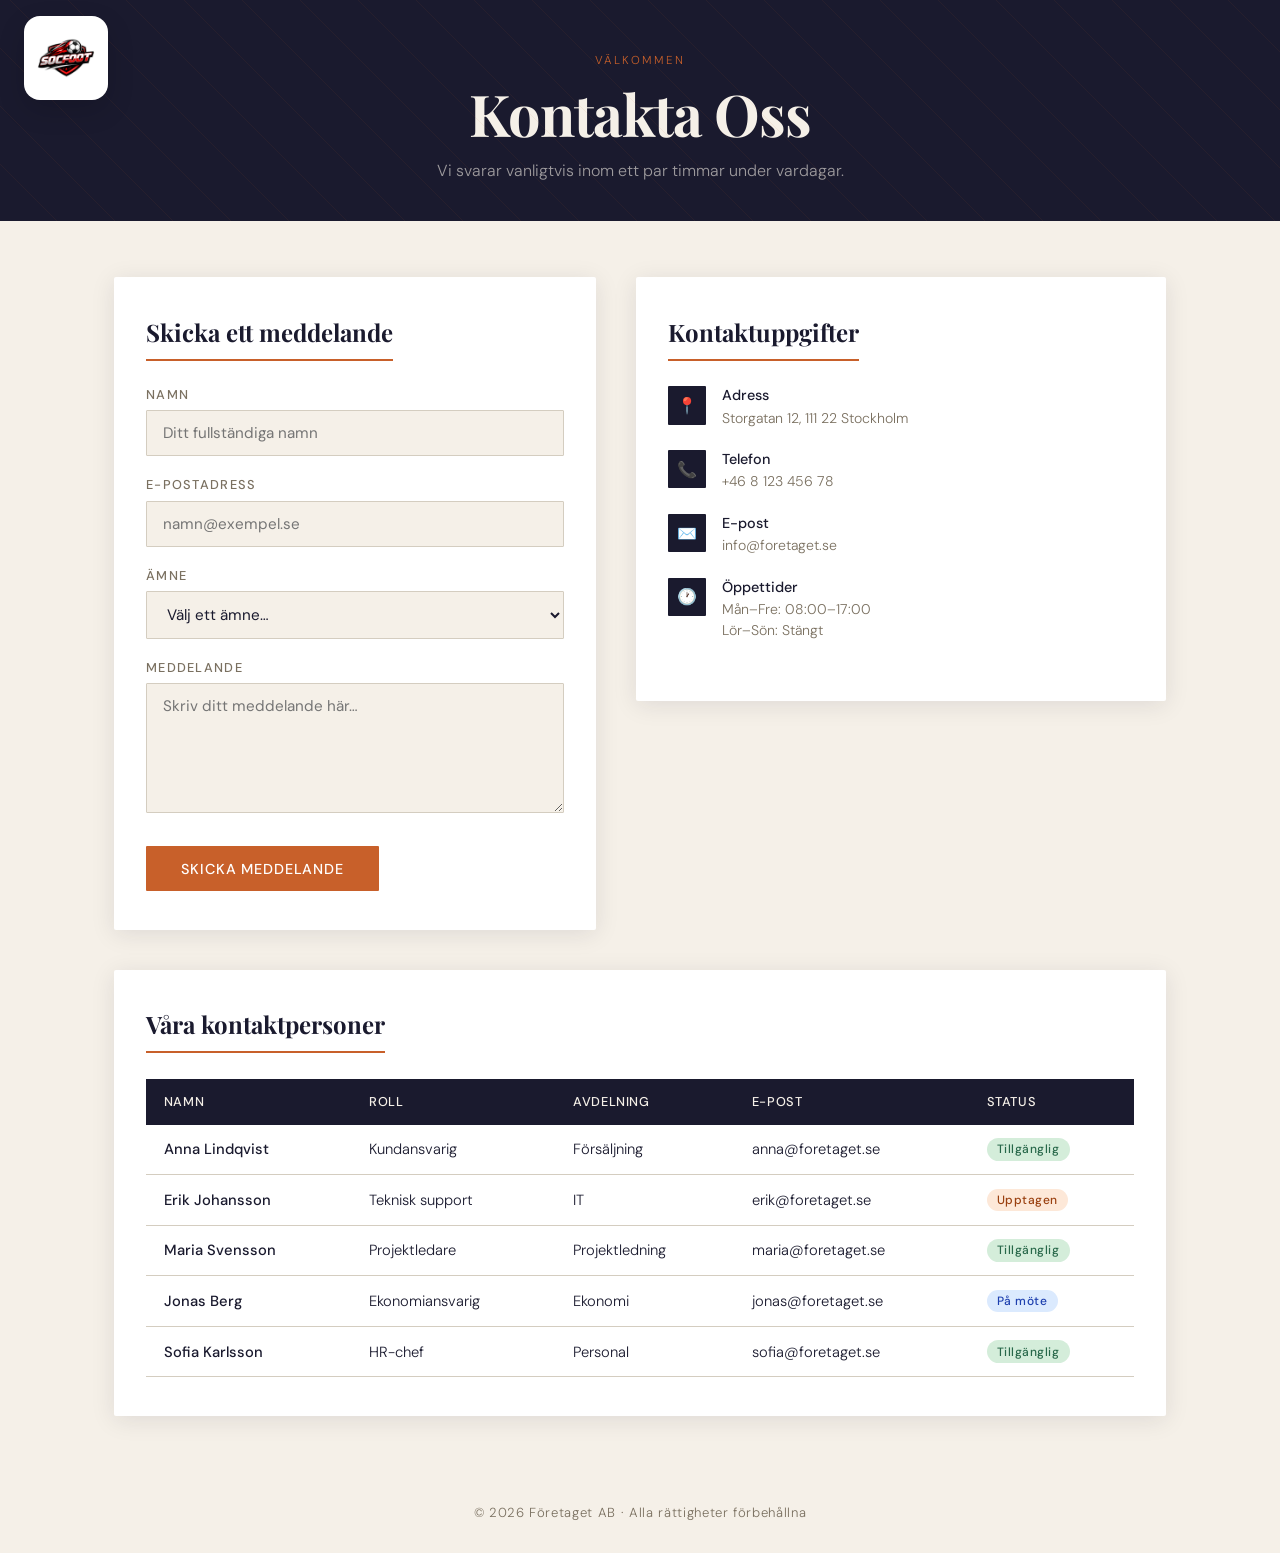
==== kontakt.html @ ea244e83 "commit" ====
<!doctype html>
<html lang="sv">
  <head>
    <meta charset="UTF-8" />
    <meta name="viewport" content="width=device-width, initial-scale=1.0" />
    <title>Kontakta Oss</title>
    <link
      href="https://fonts.googleapis.com/css2?family=Playfair+Display:wght@400;700&family=DM+Sans:wght@300;400;500&display=swap"
      rel="stylesheet"
    />
    <link rel="stylesheet" href="css/kontakt.css" />
  </head>
  <body>
    <header>
      <a href="index.html" class="chatgpt-logo-link">
        <img
          src="images/ChatGPT Image 17 apr. 2026 22_33_01.png"
          alt="ChatGPT-logo"
        />
      </a>
      <span class="tag">Välkommen</span>
      <h1>Kontakta Oss</h1>
      <p>Vi svarar vanligtvis inom ett par timmar under vardagar.</p>
    </header>

    <main>
      <!-- KONTAKTFORMULÄR -->
      <div class="card">
        <h2>Skicka ett meddelande</h2>

        <div class="form-group">
          <label for="name">Namn</label>
          <input type="text" id="name" placeholder="Ditt fullständiga namn" />
        </div>

        <div class="form-group">
          <label for="email">E-postadress</label>
          <input type="email" id="email" placeholder="namn@exempel.se" />
        </div>

        <div class="form-group">
          <label for="subject">Ämne</label>
          <select id="subject">
            <option value="">Välj ett ämne…</option>
            <option>Allmän fråga</option>
            <option>Support</option>
            <option>Samarbete</option>
            <option>Annat</option>
          </select>
        </div>

        <div class="form-group">
          <label for="message">Meddelande</label>
          <textarea
            id="message"
            placeholder="Skriv ditt meddelande här…"
          ></textarea>
        </div>

        <button class="btn">Skicka meddelande</button>
      </div>

      <!-- KONTAKTINFO -->
      <div class="card">
        <h2>Kontaktuppgifter</h2>

        <div class="info-item">
          <div class="info-icon">📍</div>
          <div class="info-text">
            <strong>Adress</strong>
            <span>Storgatan 12, 111 22 Stockholm</span>
          </div>
        </div>

        <div class="info-item">
          <div class="info-icon">📞</div>
          <div class="info-text">
            <strong>Telefon</strong>
            <span>+46 8 123 456 78</span>
          </div>
        </div>

        <div class="info-item">
          <div class="info-icon">✉️</div>
          <div class="info-text">
            <strong>E-post</strong>
            <span>info@foretaget.se</span>
          </div>
        </div>

        <div class="info-item">
          <div class="info-icon">🕐</div>
          <div class="info-text">
            <strong>Öppettider</strong>
            <span>Mån–Fre: 08:00–17:00<br />Lör–Sön: Stängt</span>
          </div>
        </div>
      </div>

      <!-- TABELL -->
      <div class="table-section">
        <h2>Våra kontaktpersoner</h2>
        <div class="table-wrapper">
          <table>
            <thead>
              <tr>
                <th>Namn</th>
                <th>Roll</th>
                <th>Avdelning</th>
                <th>E-post</th>
                <th>Status</th>
              </tr>
            </thead>
            <tbody>
              <tr>
                <td>Anna Lindqvist</td>
                <td>Kundansvarig</td>
                <td>Försäljning</td>
                <td>anna@foretaget.se</td>
                <td><span class="badge badge-green">Tillgänglig</span></td>
              </tr>
              <tr>
                <td>Erik Johansson</td>
                <td>Teknisk support</td>
                <td>IT</td>
                <td>erik@foretaget.se</td>
                <td><span class="badge badge-orange">Upptagen</span></td>
              </tr>
              <tr>
                <td>Maria Svensson</td>
                <td>Projektledare</td>
                <td>Projektledning</td>
                <td>maria@foretaget.se</td>
                <td><span class="badge badge-green">Tillgänglig</span></td>
              </tr>
              <tr>
                <td>Jonas Berg</td>
                <td>Ekonomiansvarig</td>
                <td>Ekonomi</td>
                <td>jonas@foretaget.se</td>
                <td><span class="badge badge-blue">På möte</span></td>
              </tr>
              <tr>
                <td>Sofia Karlsson</td>
                <td>HR-chef</td>
                <td>Personal</td>
                <td>sofia@foretaget.se</td>
                <td><span class="badge badge-green">Tillgänglig</span></td>
              </tr>
            </tbody>
          </table>
        </div>
      </div>
    </main>

    <footer>&copy; 2026 Företaget AB · Alla rättigheter förbehållna</footer>
  </body>
</html>
---- css/kontakt.css ----
*,
*::before,
*::after {
  box-sizing: border-box;
  margin: 0;
  padding: 0;
}

:root {
  --ink: #1a1a2e;
  --paper: #f5f0e8;
  --accent: #c8602a;
  --muted: #7a7060;
  --border: #d4cdc0;
  --white: #ffffff;
  --shadow: 0 4px 24px rgba(26, 26, 46, 0.1);
}

body {
  background: var(--paper);
  color: var(--ink);
  font-family: "DM Sans", sans-serif;
  font-weight: 300;
  min-height: 100vh;
}

/* -- HEADER ------------------------------- */
header {
  background: var(--ink);
  color: var(--paper);
  padding: 3rem 2rem 2.5rem;
  text-align: center;
  position: relative;
  overflow: hidden;
}
header::before {
  content: "";
  position: absolute;
  inset: 0;
  background: repeating-linear-gradient(
    45deg,
    transparent,
    transparent 40px,
    rgba(200, 96, 42, 0.07) 40px,
    rgba(200, 96, 42, 0.07) 41px
  );
}
header .tag {
  display: inline-block;
  font-size: 0.72rem;
  letter-spacing: 0.18em;
  text-transform: uppercase;
  color: var(--accent);
  margin-bottom: 0.9rem;
}
header h1 {
  font-family: "Playfair Display", serif;
  font-size: clamp(2.2rem, 5vw, 3.6rem);
  font-weight: 700;
  letter-spacing: -0.02em;
  line-height: 1.1;
}
header p {
  margin-top: 0.9rem;
  color: rgba(245, 240, 232, 0.6);
  font-size: 1rem;
  max-width: 480px;
  margin-inline: auto;
}

.chatgpt-logo-link {
  position: absolute;
  top: 1rem;
  left: 1.5rem;
  width: 84px;
  height: 84px;
  display: inline-flex;
  align-items: center;
  justify-content: center;
  background: #ffffff;
  border-radius: 16px;
  box-shadow: 0 10px 28px rgba(0, 0, 0, 0.14);
  text-decoration: none;
  overflow: hidden;
}
.chatgpt-logo-link img {
  width: 100%;
  height: auto;
  display: block;
}

/* -- LAYOUT ------------------------------- */
main {
  max-width: 1100px;
  margin: 3.5rem auto;
  padding: 0 1.5rem;
  display: grid;
  grid-template-columns: 1fr 1.1fr;
  gap: 2.5rem;
  align-items: start;
}
@media (max-width: 760px) {
  main {
    grid-template-columns: 1fr;
  }
}

/* -- CARD ---------------------------------- */
.card {
  background: var(--white);
  border-radius: 2px;
  box-shadow: var(--shadow);
  padding: 2.4rem 2rem;
}
.card h2 {
  font-family: "Playfair Display", serif;
  font-size: 1.5rem;
  margin-bottom: 1.6rem;
  padding-bottom: 0.7rem;
  border-bottom: 2px solid var(--accent);
  display: inline-block;
}

/* -- FORM ---------------------------------- */
.form-group {
  margin-bottom: 1.25rem;
}
label {
  display: block;
  font-size: 0.8rem;
  letter-spacing: 0.1em;
  text-transform: uppercase;
  color: var(--muted);
  margin-bottom: 0.45rem;
  font-weight: 500;
}
input,
textarea,
select {
  width: 100%;
  padding: 0.75rem 1rem;
  border: 1px solid var(--border);
  background: var(--paper);
  color: var(--ink);
  font-family: "DM Sans", sans-serif;
  font-size: 0.95rem;
  border-radius: 1px;
  transition:
    border-color 0.2s,
    box-shadow 0.2s;
  outline: none;
}
input:focus,
textarea:focus,
select:focus {
  border-color: var(--accent);
  box-shadow: 0 0 0 3px rgba(200, 96, 42, 0.12);
}
textarea {
  resize: vertical;
  min-height: 130px;
}

.btn {
  display: inline-block;
  margin-top: 0.5rem;
  padding: 0.85rem 2.2rem;
  background: var(--accent);
  color: var(--white);
  border: none;
  font-family: "DM Sans", sans-serif;
  font-size: 0.9rem;
  font-weight: 500;
  letter-spacing: 0.06em;
  text-transform: uppercase;
  cursor: pointer;
  border-radius: 1px;
  transition:
    background 0.2s,
    transform 0.15s;
}
.btn:hover {
  background: #a84e20;
  transform: translateY(-1px);
}
.btn:active {
  transform: translateY(0);
}

/* -- INFO BLOCK --------------------------- */
.info-item {
  display: flex;
  gap: 1rem;
  margin-bottom: 1.4rem;
  align-items: flex-start;
}
.info-icon {
  width: 2.4rem;
  height: 2.4rem;
  min-width: 2.4rem;
  background: var(--ink);
  color: var(--paper);
  display: flex;
  align-items: center;
  justify-content: center;
  font-size: 1rem;
  border-radius: 1px;
}
.info-text strong {
  display: block;
  font-weight: 500;
  margin-bottom: 0.15rem;
  font-size: 0.9rem;
}
.info-text span {
  color: var(--muted);
  font-size: 0.88rem;
}

/* -- TABLE SECTION ------------------------ */
.table-section {
  grid-column: 1 / -1;
  background: var(--white);
  border-radius: 2px;
  box-shadow: var(--shadow);
  padding: 2.4rem 2rem;
}
.table-section h2 {
  font-family: "Playfair Display", serif;
  font-size: 1.5rem;
  margin-bottom: 1.6rem;
  padding-bottom: 0.7rem;
  border-bottom: 2px solid var(--accent);
  display: inline-block;
}

.table-wrapper {
  overflow-x: auto;
}

table {
  width: 100%;
  border-collapse: collapse;
  font-size: 0.92rem;
}
thead {
  background: var(--ink);
  color: var(--paper);
}
thead th {
  padding: 0.9rem 1.1rem;
  text-align: left;
  font-weight: 500;
  letter-spacing: 0.05em;
  font-size: 0.8rem;
  text-transform: uppercase;
}
tbody tr {
  border-bottom: 1px solid var(--border);
  transition: background 0.15s;
}
tbody tr:hover {
  background: rgba(200, 96, 42, 0.05);
}
tbody td {
  padding: 0.85rem 1.1rem;
  color: var(--ink);
  vertical-align: middle;
}
tbody td:first-child {
  font-weight: 500;
}
.badge {
  display: inline-block;
  padding: 0.2rem 0.65rem;
  border-radius: 99px;
  font-size: 0.75rem;
  font-weight: 500;
  letter-spacing: 0.04em;
}
.badge-green {
  background: #d4edda;
  color: #276749;
}
.badge-orange {
  background: #fde8d8;
  color: #9a4010;
}
.badge-blue {
  background: #dbeafe;
  color: #1e40af;
}

/* -- FOOTER ------------------------------- */
footer {
  text-align: center;
  padding: 2rem;
  color: var(--muted);
  font-size: 0.82rem;
  letter-spacing: 0.05em;
}
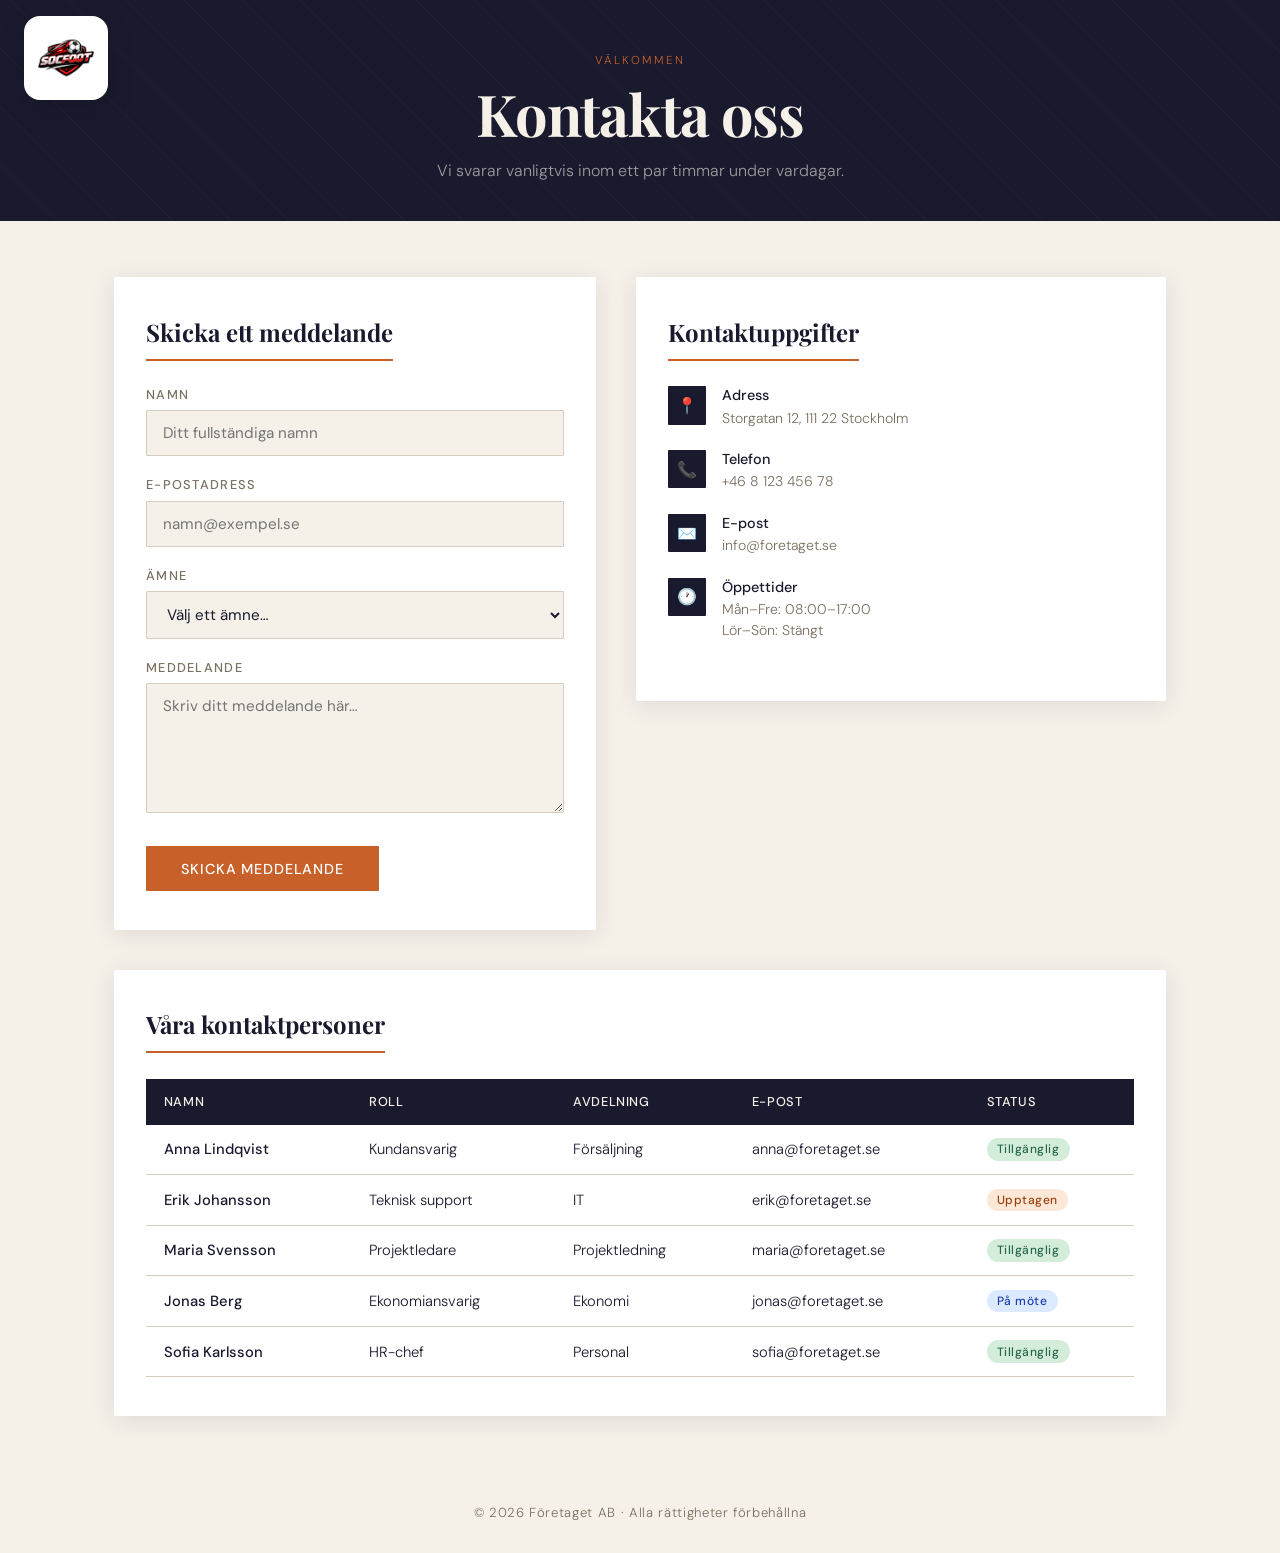
==== commit 7d1ee730: "commit" ====
--- a/kontakt.html
+++ b/kontakt.html
@@ -19,7 +19,7 @@
         />
       </a>
       <span class="tag">Välkommen</span>
-      <h1>Kontakta Oss</h1>
+      <h1>Kontakta oss</h1>
       <p>Vi svarar vanligtvis inom ett par timmar under vardagar.</p>
     </header>
 
